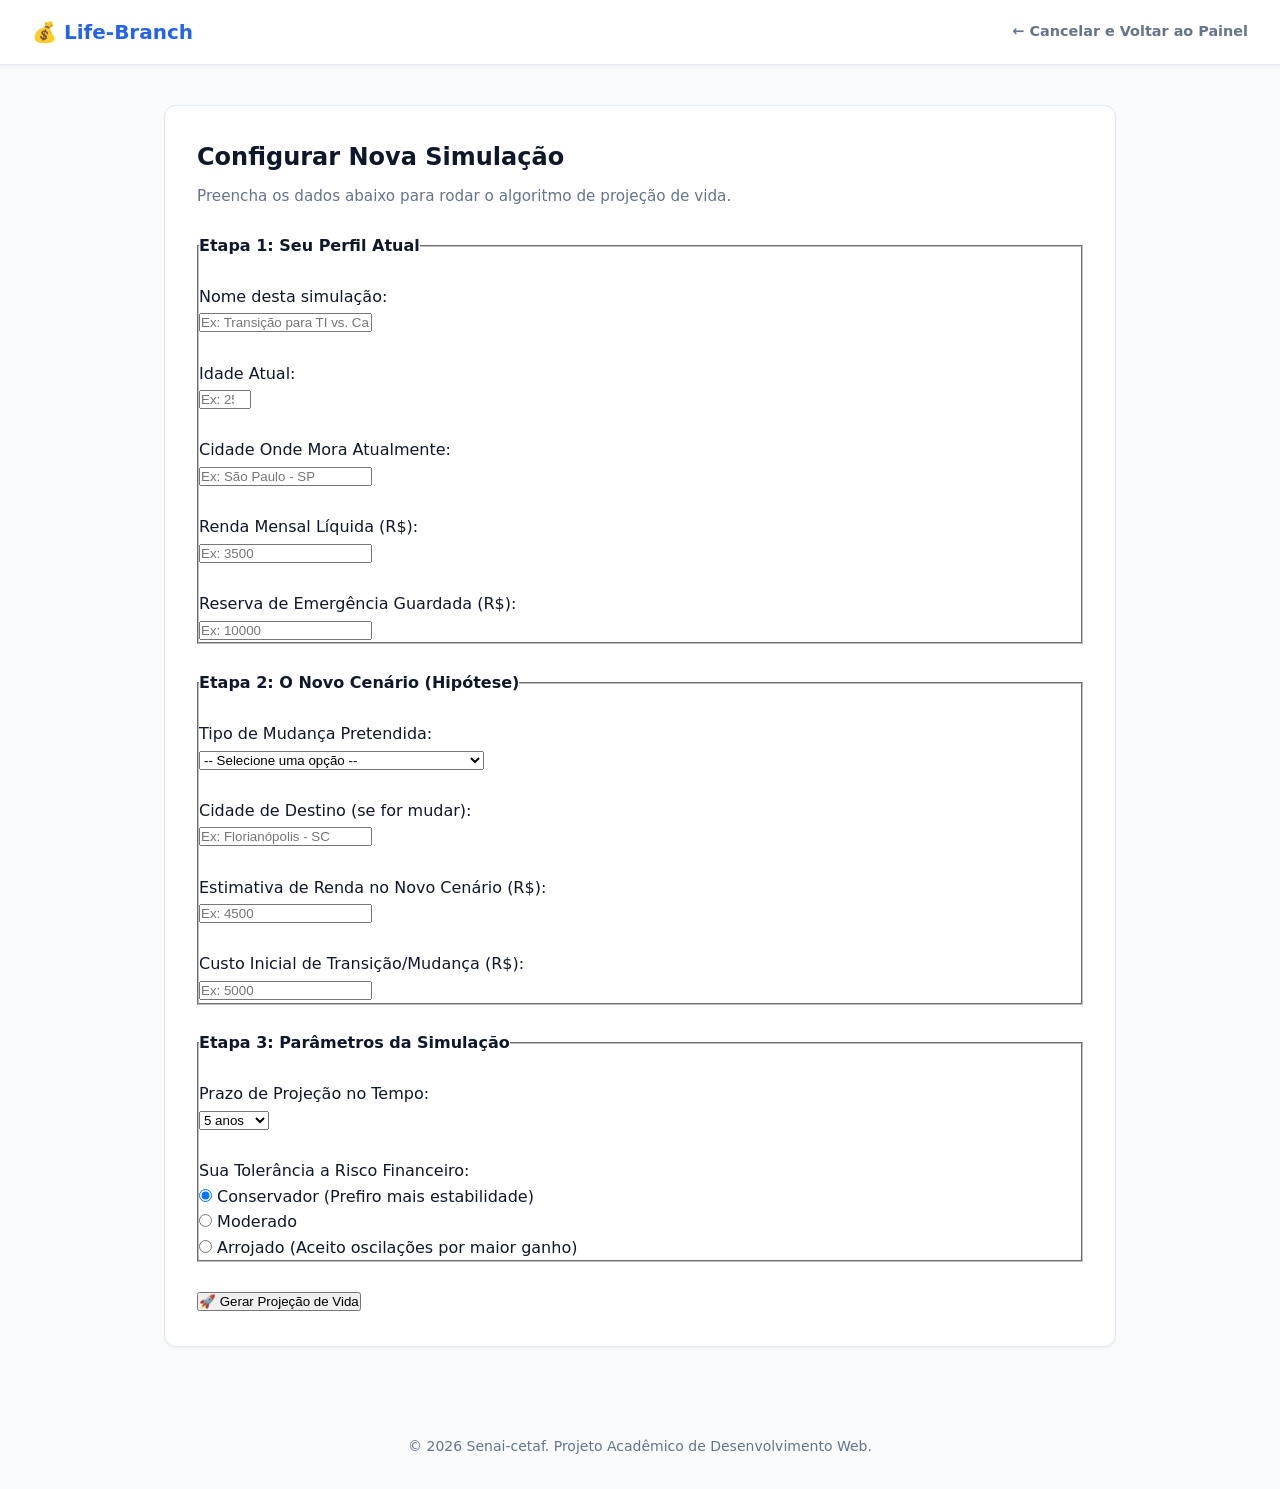
==== formulario_da_simulaçao.html @ f974adf6 "Add files via upload" ====
<!DOCTYPE html>
<html lang="pt-BR">
<head>
  <meta charset="UTF-8">
  <meta name="viewport" content="width=device-width, initial-scale=1.0">
  <title>Life-Branch | Nova Simulação</title>
  <link rel="stylesheet" href="formulario_da_sumilacao.css">
</head>
<body>

   <header>
    <a href="#">💰
       Life-Branch</a>
    <nav>
      <a href="dashboard.html">← Cancelar e Voltar ao Painel</a>
    </nav>
  </header>

  <hr>

  <main>
    <section>
      <h1>Configurar Nova Simulação</h1>
      <p>Preencha os dados abaixo para rodar o algoritmo de projeção de vida.</p>

      <form action="#" method="POST">

        <fieldset>
          <legend><strong>Etapa 1: Seu Perfil Atual</strong></legend>
          <br>

          <div>
            <label for="nome-projeto">Nome desta simulação:</label><br>
            <input type="text" id="nome-projeto" name="nome-projeto" placeholder="Ex: Transição para TI vs. Cargo Atual" required>
          </div>

          <br>

          <div>
            <label for="idade">Idade Atual:</label><br>
            <input type="number" id="idade" name="idade" min="18" max="100" placeholder="Ex: 25" required>
          </div>

          <br>

          <div>
            <label for="cidade-atual">Cidade Onde Mora Atualmente:</label><br>
            <input type="text" id="cidade-atual" name="cidade-atual" placeholder="Ex: São Paulo - SP" required>
          </div>

          <br>

          <div>
            <label for="renda-atual">Renda Mensal Líquida (R$):</label><br>
            <input type="number" id="renda-atual" name="renda-atual" step="100" placeholder="Ex: 3500" required>
          </div>

          <br>

          <div>
            <label for="reserva">Reserva de Emergência Guardada (R$):</label><br>
            <input type="number" id="reserva" name="reserva" step="500" placeholder="Ex: 10000" required>
          </div>
        </fieldset>

        <br>

        <fieldset>
          <legend><strong>Etapa 2: O Novo Cenário (Hipótese)</strong></legend>
          <br>

          <div>
            <label for="tipo-mudanca">Tipo de Mudança Pretendida:</label><br>
            <select id="tipo-mudanca" name="tipo-mudanca" required>
              <option value="">-- Selecione uma opção --</option>
              <option value="carreira">Transição de Carreira / Nova Profissão</option>
              <option value="cidade">Mudança de Cidade / Estado</option>
              <option value="ambos">Mudança de Cidade + Transição de Carreira</option>
            </select>
          </div>

          <br>

          <div>
            <label for="cidade-destino">Cidade de Destino (se for mudar):</label><br>
            <input type="text" id="cidade-destino" name="cidade-destino" placeholder="Ex: Florianópolis - SC">
          </div>

          <br>

          <div>
            <label for="nova-renda">Estimativa de Renda no Novo Cenário (R$):</label><br>
            <input type="number" id="nova-renda" name="nova-renda" step="100" placeholder="Ex: 4500">
          </div>

          <br>

          <div>
            <label for="custo-transicao">Custo Inicial de Transição/Mudança (R$):</label><br>
            <input type="number" id="custo-transicao" name="custo-transicao" step="500" placeholder="Ex: 5000">
          </div>
        </fieldset>

        <br>

        <fieldset>
          <legend><strong>Etapa 3: Parâmetros da Simulação</strong></legend>
          <br>

          <div>
            <label for="prazo">Prazo de Projeção no Tempo:</label><br>
            <select id="prazo" name="prazo" required>
              <option value="3">3 anos</option>
              <option value="5" selected>5 anos</option>
              <option value="10">10 anos</option>
            </select>
          </div>

          <br>

          <div>
            <label for="perfil-risco">Sua Tolerância a Risco Financeiro:</label><br>
            <input type="radio" id="risco-baixo" name="risco" value="conservador" checked>
            <label for="risco-baixo">Conservador (Prefiro mais estabilidade)</label><br>
            
            <input type="radio" id="risco-medio" name="risco" value="moderado">
            <label for="risco-medio">Moderado</label><br>
            
            <input type="radio" id="risco-alto" name="risco" value="arrojado">
            <label for="risco-alto">Arrojado (Aceito oscilações por maior ganho)</label>
          </div>
        </fieldset>

        <br>

        <button type="submit">🚀 Gerar Projeção de Vida</button>
      </form>
    </section>
  </main>

  <hr>

  <footer>
    <p>&copy; 2026 Senai-cetaf. Projeto Acadêmico de Desenvolvimento Web.</p>
  </footer>

</body>
</html>
---- formulario_da_sumilacao.css ----
:root {
  --primary: #2563eb;
  --primary-hover: #1d4ed8;
  --success: #10b981;
  --danger: #ef4444;
  
  --bg-page: #f8fafc;
  --bg-card: #ffffff;
  --text-main: #0f172a;
  --text-muted: #64748b;
  --border: #e2e8f0;
  
  --shadow-sm: 0 1px 2px 0 rgb(0 0 0 / 0.05);
  --shadow-md: 0 4px 6px -1px rgb(0 0 0 / 0.1), 0 2px 4px -2px rgb(0 0 0 / 0.1);
  --radius: 12px;
  --transition: all 0.2s ease-in-out;
}

@media (prefers-color-scheme: dark) {
  :root {
    --bg-page: #0f172a;
    --bg-card: #1e293b;
    --text-main: #f8fafc;
    --text-muted: #94a3b8;
    --border: #334155;
  }
}

* {
  margin: 0;
  padding: 0;
  box-sizing: border-box;
}

body {
  font-family: system-ui, -apple-system, BlinkMacSystemFont, 'Segoe UI', Roboto, sans-serif;
  background-color: var(--bg-page);
  color: var(--text-main);
  line-height: 1.6;
  padding-bottom: 2rem;
  min-height: 100vh;
  display: flex;
  flex-direction: column;
}

hr {
  display: none;
}

/* Header Padrão */
header {
  background-color: var(--bg-card);
  border-bottom: 1px solid var(--border);
  padding: 1rem 2rem;
  display: flex;
  justify-content: space-between;
  align-items: center;
  position: sticky;
  top: 0;
  z-index: 100;
  box-shadow: var(--shadow-sm);
}

header > a {
  font-size: 1.25rem;
  font-weight: 700;
  color: var(--primary);
  text-decoration: none;
}

header nav {
  display: flex;
  gap: 1.5rem;
  align-items: center;
}

header nav a {
  text-decoration: none;
  color: var(--text-muted);
  font-weight: 600;
  font-size: 0.9rem;
  transition: var(--transition);
}

header nav a:hover {
  color: var(--primary);
}

/* Layout Principal do Dashboard */
main {
  max-width: 1000px;
  width: 100%;
  margin: 2.5rem auto;
  padding: 0 1.5rem;
  flex: 1;
  display: flex;
  flex-direction: column;
  gap: 2rem;
}

/* Cards e Seções do Painel */
.dashboard-card, section {
  background: var(--bg-card);
  padding: 2rem;
  border-radius: var(--radius);
  border: 1px solid var(--border);
  box-shadow: var(--shadow-sm);
}

.dashboard-card h2, section h1 {
  font-size: 1.5rem;
  color: var(--text-main);
  margin-bottom: 0.5rem;
}

.dashboard-card p, section p {
  color: var(--text-muted);
  font-size: 0.95rem;
  margin-bottom: 1.5rem;
}

/* Botões de Ação (ex: Criar Nova Simulação) */
.btn-primary {
  display: inline-block;
  background-color: var(--primary);
  color: white;
  text-decoration: none;
  padding: 0.75rem 1.25rem;
  font-size: 0.95rem;
  font-weight: 600;
  border-radius: 8px;
  transition: var(--transition);
  box-shadow: var(--shadow-sm);
}

.btn-primary:hover {
  background-color: var(--primary-hover);
  transform: translateY(-1px);
  box-shadow: var(--shadow-md);
}

/* Rodapé */
footer {
  text-align: center;
  margin-top: 3rem;
  color: var(--text-muted);
  font-size: 0.875rem;
}
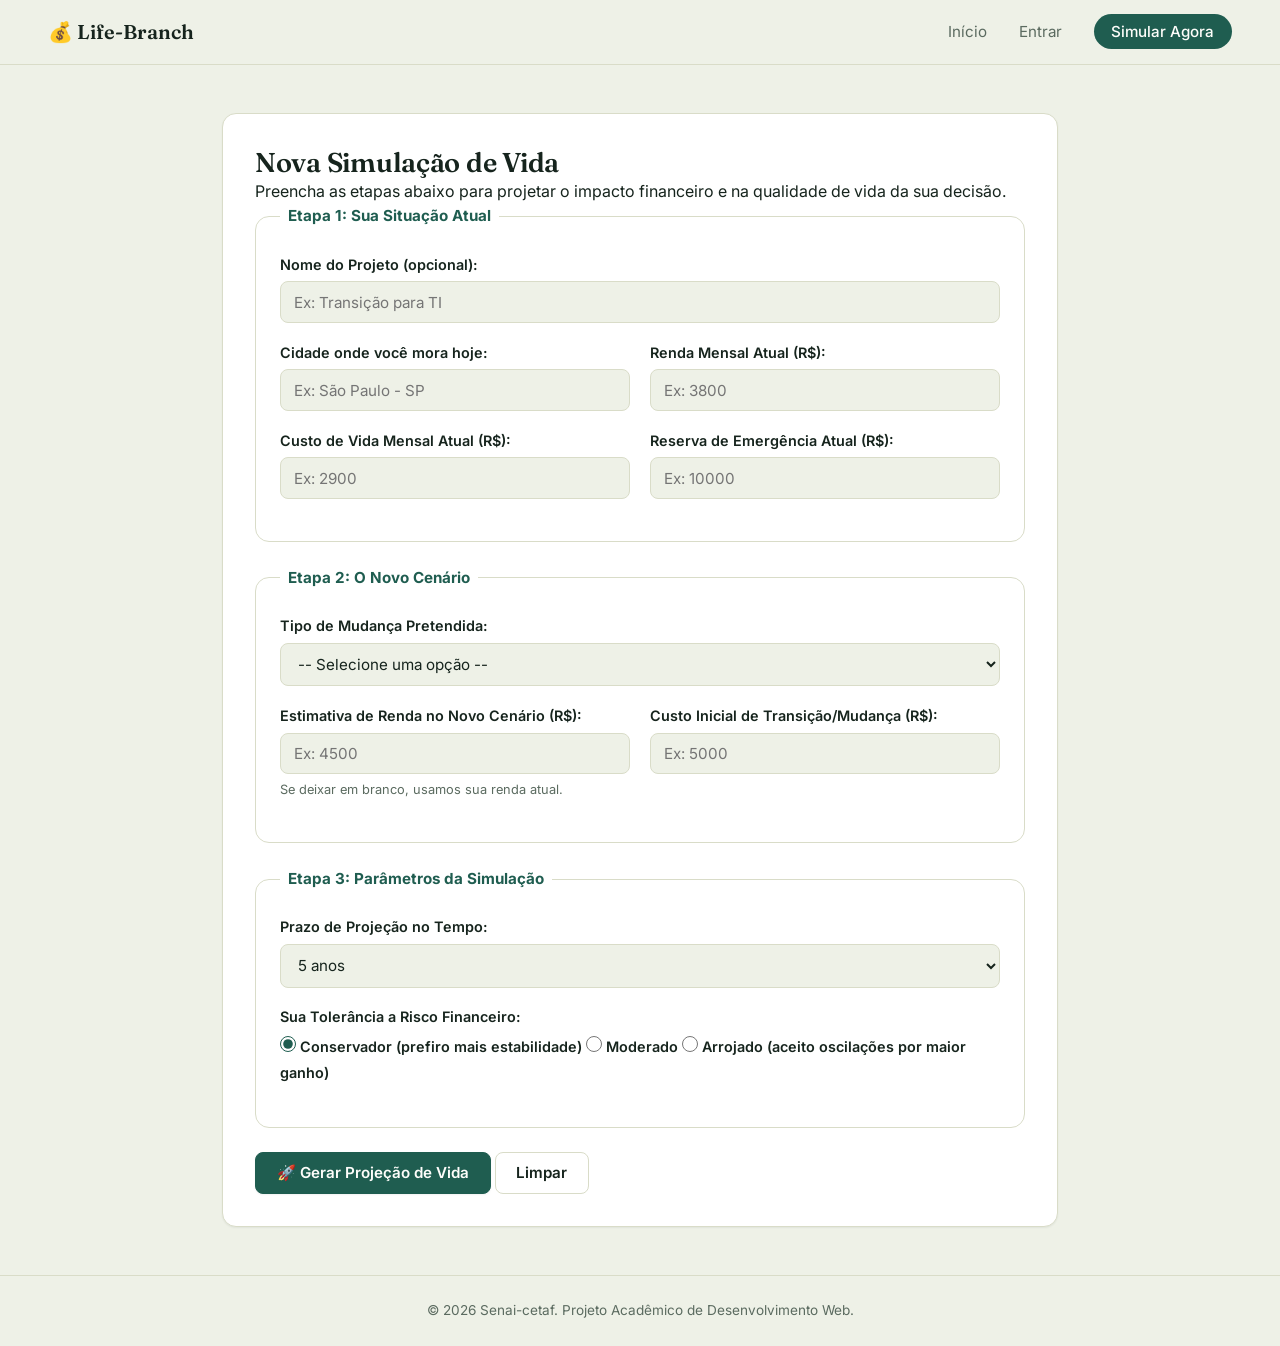
==== commit cab58587: "Add files via upload" ====
--- a/formulario_da_simulaçao.html
+++ b/formulario_da_simulaçao.html
@@ -4,73 +4,48 @@
   <meta charset="UTF-8">
   <meta name="viewport" content="width=device-width, initial-scale=1.0">
   <title>Life-Branch | Nova Simulação</title>
-  <link rel="stylesheet" href="formulario_da_sumilacao.css">
+  <link rel="stylesheet" href="base.css">
+  <link rel="stylesheet" href="formulario_sumilacao.css">
 </head>
 <body>
-
-   <header>
-    <a href="#">💰
-       Life-Branch</a>
-    <nav>
-      <a href="dashboard.html">← Cancelar e Voltar ao Painel</a>
-    </nav>
-  </header>
-
-  <hr>
-
-  <main>
-    <section>
-      <h1>Configurar Nova Simulação</h1>
-      <p>Preencha os dados abaixo para rodar o algoritmo de projeção de vida.</p>
-
-      <form action="#" method="POST">
-
+  <header id="topo"></header>
+
+  <main class="pagina">
+    <section class="card">
+      <h1>Nova Simulação de Vida</h1>
+      <p class="intro">Preencha as etapas abaixo para projetar o impacto financeiro e na qualidade de vida da sua decisão.</p>
+
+      <form id="form-simulacao" novalidate>
         <fieldset>
-          <legend><strong>Etapa 1: Seu Perfil Atual</strong></legend>
-          <br>
-
-          <div>
-            <label for="nome-projeto">Nome desta simulação:</label><br>
-            <input type="text" id="nome-projeto" name="nome-projeto" placeholder="Ex: Transição para TI vs. Cargo Atual" required>
-          </div>
-
-          <br>
-
-          <div>
-            <label for="idade">Idade Atual:</label><br>
-            <input type="number" id="idade" name="idade" min="18" max="100" placeholder="Ex: 25" required>
-          </div>
-
-          <br>
-
-          <div>
-            <label for="cidade-atual">Cidade Onde Mora Atualmente:</label><br>
-            <input type="text" id="cidade-atual" name="cidade-atual" placeholder="Ex: São Paulo - SP" required>
-          </div>
-
-          <br>
-
-          <div>
-            <label for="renda-atual">Renda Mensal Líquida (R$):</label><br>
-            <input type="number" id="renda-atual" name="renda-atual" step="100" placeholder="Ex: 3500" required>
-          </div>
-
-          <br>
-
-          <div>
-            <label for="reserva">Reserva de Emergência Guardada (R$):</label><br>
-            <input type="number" id="reserva" name="reserva" step="500" placeholder="Ex: 10000" required>
+          <legend><strong>Etapa 1: Sua Situação Atual</strong></legend>
+          <div class="campo">
+            <label for="nome-projeto">Nome do Projeto (opcional):</label>
+            <input type="text" id="nome-projeto" name="nome-projeto" maxlength="60" placeholder="Ex: Transição para TI">
+          </div>
+          <div class="grade">
+            <div class="campo">
+              <label for="cidade-atual">Cidade onde você mora hoje:</label>
+              <input type="text" id="cidade-atual" name="cidade-atual" placeholder="Ex: São Paulo - SP" required>
+            </div>
+            <div class="campo">
+              <label for="renda-atual">Renda Mensal Atual (R$):</label>
+              <input type="number" id="renda-atual" name="renda-atual" min="0" step="100" placeholder="Ex: 3800" required>
+            </div>
+            <div class="campo">
+              <label for="custo-atual">Custo de Vida Mensal Atual (R$):</label>
+              <input type="number" id="custo-atual" name="custo-atual" min="0" step="100" placeholder="Ex: 2900" required>
+            </div>
+            <div class="campo">
+              <label for="reserva">Reserva de Emergência Atual (R$):</label>
+              <input type="number" id="reserva" name="reserva" min="0" step="500" placeholder="Ex: 10000" required>
+            </div>
           </div>
         </fieldset>
 
-        <br>
-
         <fieldset>
-          <legend><strong>Etapa 2: O Novo Cenário (Hipótese)</strong></legend>
-          <br>
-
-          <div>
-            <label for="tipo-mudanca">Tipo de Mudança Pretendida:</label><br>
+          <legend><strong>Etapa 2: O Novo Cenário</strong></legend>
+          <div class="campo">
+            <label for="tipo-mudanca">Tipo de Mudança Pretendida:</label>
             <select id="tipo-mudanca" name="tipo-mudanca" required>
               <option value="">-- Selecione uma opção --</option>
               <option value="carreira">Transição de Carreira / Nova Profissão</option>
@@ -78,71 +53,153 @@
               <option value="ambos">Mudança de Cidade + Transição de Carreira</option>
             </select>
           </div>
-
-          <br>
-
-          <div>
-            <label for="cidade-destino">Cidade de Destino (se for mudar):</label><br>
+          <div class="campo" id="campo-destino">
+            <label for="cidade-destino">Cidade de Destino (se for mudar):</label>
             <input type="text" id="cidade-destino" name="cidade-destino" placeholder="Ex: Florianópolis - SC">
-          </div>
-
-          <br>
-
-          <div>
-            <label for="nova-renda">Estimativa de Renda no Novo Cenário (R$):</label><br>
-            <input type="number" id="nova-renda" name="nova-renda" step="100" placeholder="Ex: 4500">
-          </div>
-
-          <br>
-
-          <div>
-            <label for="custo-transicao">Custo Inicial de Transição/Mudança (R$):</label><br>
-            <input type="number" id="custo-transicao" name="custo-transicao" step="500" placeholder="Ex: 5000">
+            <small>Cidades com índice de custo de vida cadastrado: capitais e algumas cidades grandes. Para outras, usamos uma média.</small>
+          </div>
+          <div class="grade">
+            <div class="campo">
+              <label for="nova-renda">Estimativa de Renda no Novo Cenário (R$):</label>
+              <input type="number" id="nova-renda" name="nova-renda" min="0" step="100" placeholder="Ex: 4500">
+              <small>Se deixar em branco, usamos sua renda atual.</small>
+            </div>
+            <div class="campo">
+              <label for="custo-transicao">Custo Inicial de Transição/Mudança (R$):</label>
+              <input type="number" id="custo-transicao" name="custo-transicao" min="0" step="500" placeholder="Ex: 5000">
+            </div>
           </div>
         </fieldset>
-
-        <br>
 
         <fieldset>
           <legend><strong>Etapa 3: Parâmetros da Simulação</strong></legend>
-          <br>
-
-          <div>
-            <label for="prazo">Prazo de Projeção no Tempo:</label><br>
+          <div class="campo">
+            <label for="prazo">Prazo de Projeção no Tempo:</label>
             <select id="prazo" name="prazo" required>
               <option value="3">3 anos</option>
               <option value="5" selected>5 anos</option>
               <option value="10">10 anos</option>
             </select>
           </div>
-
-          <br>
-
-          <div>
-            <label for="perfil-risco">Sua Tolerância a Risco Financeiro:</label><br>
-            <input type="radio" id="risco-baixo" name="risco" value="conservador" checked>
-            <label for="risco-baixo">Conservador (Prefiro mais estabilidade)</label><br>
-            
-            <input type="radio" id="risco-medio" name="risco" value="moderado">
-            <label for="risco-medio">Moderado</label><br>
-            
-            <input type="radio" id="risco-alto" name="risco" value="arrojado">
-            <label for="risco-alto">Arrojado (Aceito oscilações por maior ganho)</label>
+          <div class="campo">
+            <span class="rotulo" id="rotulo-risco">Sua Tolerância a Risco Financeiro:</span>
+            <div class="opcoes" role="radiogroup" aria-labelledby="rotulo-risco">
+              <label for="risco-baixo"><input type="radio" id="risco-baixo" name="risco" value="conservador" checked> Conservador (prefiro mais estabilidade)</label>
+              <label for="risco-medio"><input type="radio" id="risco-medio" name="risco" value="moderado"> Moderado</label>
+              <label for="risco-alto"><input type="radio" id="risco-alto" name="risco" value="arrojado"> Arrojado (aceito oscilações por maior ganho)</label>
+            </div>
           </div>
         </fieldset>
 
-        <br>
-
-        <button type="submit">🚀 Gerar Projeção de Vida</button>
+        <p class="erro" id="erro-form" role="alert" hidden></p>
+
+        <div class="acoes-form">
+          <button type="submit" class="btn">🚀 Gerar Projeção de Vida</button>
+          <button type="reset" class="btn btn-outline" id="btn-limpar">Limpar</button>
+        </div>
       </form>
     </section>
   </main>
 
-  <hr>
-
-  <footer>
-    <p>&copy; 2026 Senai-cetaf. Projeto Acadêmico de Desenvolvimento Web.</p>
-  </footer>
-
+  <footer id="rodape"></footer>
+
+  <script src="app.js"></script>
+  <script>
+    (function () {
+      var $ = function (id) { return document.getElementById(id); };
+      var form = $('form-simulacao');
+
+      // Mostra/oculta o campo de cidade de destino conforme o tipo de mudança
+      function atualizarDestino() {
+        var t = $('tipo-mudanca').value;
+        var usa = t === 'cidade' || t === 'ambos';
+        $('campo-destino').hidden = !usa;
+        $('cidade-destino').required = usa;
+        if (!usa) $('cidade-destino').value = '';
+      }
+      $('tipo-mudanca').addEventListener('change', atualizarDestino);
+
+      // Pré-preenchimento: edição de uma simulação anterior, ou dados do perfil
+      function preencher() {
+        var u = LB.usuario();
+        var ult = LB.ultimaSim();
+        if (LB.paramURL('editar') && ult && ult.inputs) {
+          var i = ult.inputs;
+          $('nome-projeto').value = ult.nome || '';
+          $('cidade-atual').value = i.cidadeAtual || '';
+          $('renda-atual').value = i.rendaAtual;
+          $('custo-atual').value = i.custoAtual;
+          $('reserva').value = i.reserva;
+          $('tipo-mudanca').value = i.tipo;
+          $('cidade-destino').value = i.cidadeDestino || '';
+          $('nova-renda').value = i.novaRenda || '';
+          $('custo-transicao').value = i.custoTransicao || '';
+          $('prazo').value = String(i.prazo);
+          var r = document.querySelector('input[name="risco"][value="' + i.risco + '"]');
+          if (r) r.checked = true;
+        } else if (u) {
+          if (u.cidade) $('cidade-atual').value = u.cidade;
+          var nivel = u.prefs && u.prefs.risco ? Number(u.prefs.risco) : 3;
+          var v = nivel <= 2 ? 'conservador' : nivel >= 4 ? 'arrojado' : 'moderado';
+          document.querySelector('input[name="risco"][value="' + v + '"]').checked = true;
+        }
+        atualizarDestino();
+      }
+      preencher();
+
+      $('btn-limpar').addEventListener('click', function () {
+        setTimeout(atualizarDestino, 0);
+        $('erro-form').hidden = true;
+      });
+
+      function erro(msg) { var p = $('erro-form'); p.textContent = msg; p.hidden = false; p.scrollIntoView({ block: 'center' }); }
+
+      form.addEventListener('submit', function (e) {
+        e.preventDefault();
+        var tipo = $('tipo-mudanca').value;
+        var cidadeAtual = $('cidade-atual').value.trim();
+        var rendaAtual = parseFloat($('renda-atual').value);
+        var custoAtual = parseFloat($('custo-atual').value);
+        var reserva = parseFloat($('reserva').value);
+
+        if (!cidadeAtual) return erro('Informe a cidade onde você mora hoje.');
+        if (isNaN(rendaAtual) || rendaAtual <= 0) return erro('Informe sua renda mensal atual (maior que zero).');
+        if (isNaN(custoAtual) || custoAtual < 0) return erro('Informe seu custo de vida mensal atual.');
+        if (isNaN(reserva) || reserva < 0) return erro('Informe sua reserva de emergência (use 0 se não tiver).');
+        if (!tipo) return erro('Selecione o tipo de mudança pretendida.');
+        var destino = $('cidade-destino').value.trim();
+        if ((tipo === 'cidade' || tipo === 'ambos') && !destino) return erro('Informe a cidade de destino.');
+
+        var inputs = {
+          tipo: tipo,
+          cidadeAtual: cidadeAtual,
+          cidadeDestino: destino,
+          rendaAtual: rendaAtual,
+          custoAtual: custoAtual,
+          reserva: reserva,
+          novaRenda: parseFloat($('nova-renda').value) || 0,
+          custoTransicao: parseFloat($('custo-transicao').value) || 0,
+          prazo: parseInt($('prazo').value, 10),
+          risco: document.querySelector('input[name="risco"]:checked').value
+        };
+
+        var nome = $('nome-projeto').value.trim();
+        if (!nome) {
+          nome = tipo === 'carreira' ? 'Transição de carreira'
+               : tipo === 'cidade' ? 'Mudança para ' + destino
+               : 'Mudança para ' + destino + ' + nova carreira';
+        }
+
+        LB.guardarUltima({
+          id: LB.gerarId(),
+          nome: nome,
+          criadoEm: new Date().toISOString(),
+          inputs: inputs,
+          resultado: LB.simular(inputs)
+        });
+        location.href = 'tela_resultado.html';
+      });
+    })();
+  </script>
 </body>
 </html>
--- a/base.css
+++ b/base.css
@@ -0,0 +1,273 @@
+/* ============================================
+   Life-Branch — base.css (estilos compartilhados)
+   Conceito: "livro-razão financeiro" — papel, tinta
+   e uma trilha verde de crescimento; dourado só
+   para valores em dinheiro.
+   ============================================ */
+
+   @import url('https://fonts.googleapis.com/css2?family=Fraunces:opsz,wght@9..144,500;9..144,600;9..144,700&family=Inter:wght@400;500;600;700&display=swap');
+
+   :root {
+     --paper: #eef1e7;
+     --paper-raised: #ffffff;
+     --ink: #16241d;
+     --ink-muted: #5b6b60;
+     --forest: #1f5d50;
+     --forest-deep: #163f37;
+     --gold: #a8791f;
+     --gold-soft: #f4e9d2;
+     --danger: #a83b2e;
+     --success: #1f5d50;
+     --warning: #a8791f;
+     --border: #d9dcc8;
+   
+     --shadow-sm: 0 1px 2px 0 rgb(22 36 29 / 0.06);
+     --shadow-md: 0 8px 20px -6px rgb(22 36 29 / 0.18);
+   
+     --font-display: 'Fraunces', Georgia, serif;
+     --font-body: 'Inter', system-ui, -apple-system, 'Segoe UI', Roboto, sans-serif;
+   
+     --radius-sm: 8px;
+     --radius-md: 14px;
+     --content-width: 1080px;
+     --transition: all 0.18s ease-in-out;
+   }
+   
+   @media (prefers-color-scheme: dark) {
+     :root {
+       --paper: #101d17;
+       --paper-raised: #17251e;
+       --ink: #eaf2ec;
+       --ink-muted: #93a89b;
+       --forest: #4fa88f;
+       --forest-deep: #3c8672;
+       --gold: #e0b15c;
+       --gold-soft: #2b2415;
+       --danger: #e0766a;
+       --success: #4fa88f;
+       --warning: #e0b15c;
+       --border: #2a3d33;
+       --shadow-sm: 0 1px 2px 0 rgb(0 0 0 / 0.35);
+       --shadow-md: 0 8px 24px -8px rgb(0 0 0 / 0.55);
+     }
+   }
+   
+   /* ---------- Reset ---------- */
+   * { margin: 0; padding: 0; box-sizing: border-box; }
+   
+   html { scroll-behavior: smooth; }
+   
+   body {
+     font-family: var(--font-body);
+     background-color: var(--paper);
+     color: var(--ink);
+     line-height: 1.6;
+     min-height: 100vh;
+     display: flex;
+     flex-direction: column;
+   }
+   
+   hr { display: none; }
+   img { max-width: 100%; }
+   a { color: inherit; }
+   h1, h2, h3 { font-family: var(--font-display); font-weight: 600; letter-spacing: -0.01em; line-height: 1.2; }
+   section[id] { scroll-margin-top: 5rem; }
+   
+   /* ---------- Cabeçalho ---------- */
+   .topo {
+     position: sticky;
+     top: 0;
+     z-index: 10;
+     display: flex;
+     align-items: center;
+     justify-content: space-between;
+     flex-wrap: wrap;
+     gap: 0.75rem 1.5rem;
+     padding: 1rem clamp(1.25rem, 4vw, 3rem);
+     background-color: var(--paper);
+     border-bottom: 1px solid var(--border);
+   }
+   
+   .topo .logo {
+     font-family: var(--font-display);
+     font-weight: 600;
+     font-size: 1.25rem;
+     text-decoration: none;
+   }
+   
+   .topo nav ul {
+     list-style: none;
+     display: flex;
+     align-items: center;
+     flex-wrap: wrap;
+     gap: clamp(0.75rem, 2.5vw, 2rem);
+   }
+   
+   .topo nav a {
+     text-decoration: none;
+     font-size: 0.95rem;
+     color: var(--ink-muted);
+     transition: var(--transition);
+   }
+   
+   .topo nav a:hover,
+   .topo nav a:focus-visible,
+   .topo nav a[aria-current="page"] { color: var(--ink); }
+   
+   .topo nav a[aria-current="page"] { font-weight: 600; }
+   
+   .topo nav a.nav-cta {
+     color: #fdfdfa;
+     background-color: var(--forest);
+     padding: 0.5rem 1.1rem;
+     border-radius: 999px;
+     font-weight: 500;
+   }
+   
+   .topo nav a.nav-cta:hover,
+   .topo nav a.nav-cta:focus-visible { background-color: var(--forest-deep); color: #fdfdfa; }
+   
+   /* ---------- Layout ---------- */
+   main { flex: 1; width: 100%; }
+   
+   main.pagina {
+     max-width: 900px;
+     margin: 0 auto;
+     padding: clamp(1.5rem, 4vw, 3rem) clamp(1rem, 4vw, 2rem);
+     display: flex;
+     flex-direction: column;
+     gap: 1.75rem;
+   }
+   
+   .card {
+     background-color: var(--paper-raised);
+     border: 1px solid var(--border);
+     border-radius: var(--radius-md);
+     box-shadow: var(--shadow-sm);
+     padding: clamp(1.25rem, 3vw, 2rem);
+   }
+   
+   .card h1 { font-size: 1.7rem; }
+   .card h2 { font-size: 1.3rem; margin-bottom: 1rem; }
+   .muted { color: var(--ink-muted); }
+   
+   /* ---------- Botões ---------- */
+   .btn {
+     display: inline-flex;
+     align-items: center;
+     justify-content: center;
+     gap: 0.4rem;
+     font-family: var(--font-body);
+     font-weight: 600;
+     font-size: 0.95rem;
+     line-height: 1.2;
+     text-decoration: none;
+     color: #fdfdfa;
+     background-color: var(--forest);
+     border: 1px solid var(--forest);
+     padding: 0.7rem 1.3rem;
+     border-radius: var(--radius-sm);
+     cursor: pointer;
+     box-shadow: var(--shadow-sm);
+     transition: var(--transition);
+   }
+   
+   .btn:hover,
+   .btn:focus-visible { background-color: var(--forest-deep); border-color: var(--forest-deep); box-shadow: var(--shadow-md); }
+   
+   .btn-outline { background: transparent; color: var(--ink); border-color: var(--border); box-shadow: none; }
+   .btn-outline:hover,
+   .btn-outline:focus-visible { background: var(--gold-soft); color: var(--ink); border-color: var(--gold); box-shadow: none; }
+   
+   .btn-danger { background: var(--danger); border-color: var(--danger); color: #fff; }
+   .btn-danger:hover,
+   .btn-danger:focus-visible { background: #8a2f24; border-color: #8a2f24; }
+   
+   .btn-sm { font-size: 0.82rem; padding: 0.4rem 0.8rem; }
+   .btn-block { width: 100%; }
+   .btn[disabled] { opacity: 0.55; cursor: not-allowed; }
+   
+   .btn-link {
+     background: none; border: none; padding: 0; font: inherit;
+     color: var(--forest); text-decoration: underline; text-underline-offset: 3px; cursor: pointer;
+   }
+   
+   /* ---------- Formulários ---------- */
+   fieldset { border: 1px solid var(--border); border-radius: var(--radius-md); padding: 1.5rem; margin-bottom: 1.5rem; }
+   legend { padding: 0 0.5rem; font-size: 0.95rem; color: var(--forest); }
+   
+   .campo { display: flex; flex-direction: column; gap: 0.35rem; margin-bottom: 1.1rem; }
+   .campo label,
+   .rotulo { font-size: 0.9rem; font-weight: 600; }
+   
+   input[type="text"], input[type="email"], input[type="password"],
+   input[type="number"], input[type="date"], select {
+     width: 100%;
+     font-family: var(--font-body);
+     font-size: 0.95rem;
+     color: var(--ink);
+     background-color: var(--paper);
+     border: 1px solid var(--border);
+     border-radius: var(--radius-sm);
+     padding: 0.65rem 0.8rem;
+     transition: var(--transition);
+   }
+   
+   input:focus, select:focus { outline: 2px solid var(--forest); outline-offset: 1px; border-color: var(--forest); }
+   input:disabled { opacity: 0.55; cursor: not-allowed; }
+   input[type="checkbox"], input[type="radio"] { accent-color: var(--forest); width: 1rem; height: 1rem; }
+   
+   .campo-inline { flex-direction: row; align-items: center; gap: 0.6rem; }
+   .campo-inline label { font-weight: 400; }
+   .campo small { color: var(--ink-muted); font-size: 0.8rem; }
+   .erro { color: var(--danger); font-size: 0.85rem; font-weight: 500; }
+   .erro[hidden], [hidden] { display: none !important; }
+   
+   .grade { display: grid; grid-template-columns: repeat(auto-fit, minmax(250px, 1fr)); column-gap: 1.25rem; }
+   
+   /* ---------- Tabelas ---------- */
+   .tabela-wrap { overflow-x: auto; border: 1px solid var(--border); border-radius: var(--radius-sm); }
+   table { width: 100%; border-collapse: collapse; font-size: 0.9rem; }
+   th, td { text-align: left; padding: 0.8rem 1rem; border-bottom: 1px solid var(--border); vertical-align: middle; }
+   th { background: var(--gold-soft); font-size: 0.8rem; text-transform: uppercase; letter-spacing: 0.04em; color: var(--ink-muted); }
+   tbody tr:last-child td { border-bottom: none; }
+   
+   /* ---------- Barras de progresso ---------- */
+   progress {
+     appearance: none; -webkit-appearance: none;
+     width: 100%; height: 8px; border-radius: 999px; overflow: hidden;
+     background-color: var(--border); border: none;
+   }
+   progress::-webkit-progress-bar { background-color: var(--border); border-radius: 999px; }
+   progress::-webkit-progress-value { border-radius: 999px; transition: width 0.3s ease-in-out; background: var(--forest); }
+   progress::-moz-progress-bar { border-radius: 999px; background: var(--forest); }
+   progress.gold::-webkit-progress-value { background: var(--gold); }
+   progress.gold::-moz-progress-bar { background: var(--gold); }
+   progress.forest::-webkit-progress-value { background: var(--forest); }
+   progress.forest::-moz-progress-bar { background: var(--forest); }
+   
+   /* ---------- Estado vazio e aviso (toast) ---------- */
+   .vazio { text-align: center; padding: 2rem 1rem; color: var(--ink-muted); display: flex; flex-direction: column; align-items: center; gap: 1rem; }
+   
+   .toast {
+     position: fixed; left: 50%; bottom: 1.5rem;
+     transform: translate(-50%, 20px);
+     background: var(--ink); color: var(--paper);
+     padding: 0.75rem 1.25rem; border-radius: 999px;
+     font-size: 0.9rem; box-shadow: var(--shadow-md);
+     opacity: 0; pointer-events: none; transition: var(--transition); z-index: 50;
+   }
+   .toast.visivel { opacity: 1; transform: translate(-50%, 0); }
+   
+   dialog { margin: auto; max-width: min(520px, 92vw); padding: 1.75rem; border: 1px solid var(--border); border-radius: var(--radius-md); background: var(--paper-raised); color: var(--ink); }
+   dialog::backdrop { background: rgb(0 0 0 / 0.45); }
+   dialog h2 { font-size: 1.25rem; margin-bottom: 0.75rem; }
+   dialog p { margin-bottom: 1rem; color: var(--ink-muted); font-size: 0.92rem; }
+   
+   /* ---------- Rodapé ---------- */
+   footer { border-top: 1px solid var(--border); padding: 1.5rem clamp(1.25rem, 4vw, 3rem); text-align: center; }
+   footer p { font-size: 0.85rem; color: var(--ink-muted); }
+   
+   /* ---------- Acessibilidade ---------- */
+   :focus-visible { outline: 2px solid var(--forest); outline-offset: 2px; }
+   @media (prefers-reduced-motion: reduce) { * { transition: none !important; scroll-behavior: auto !important; } }
